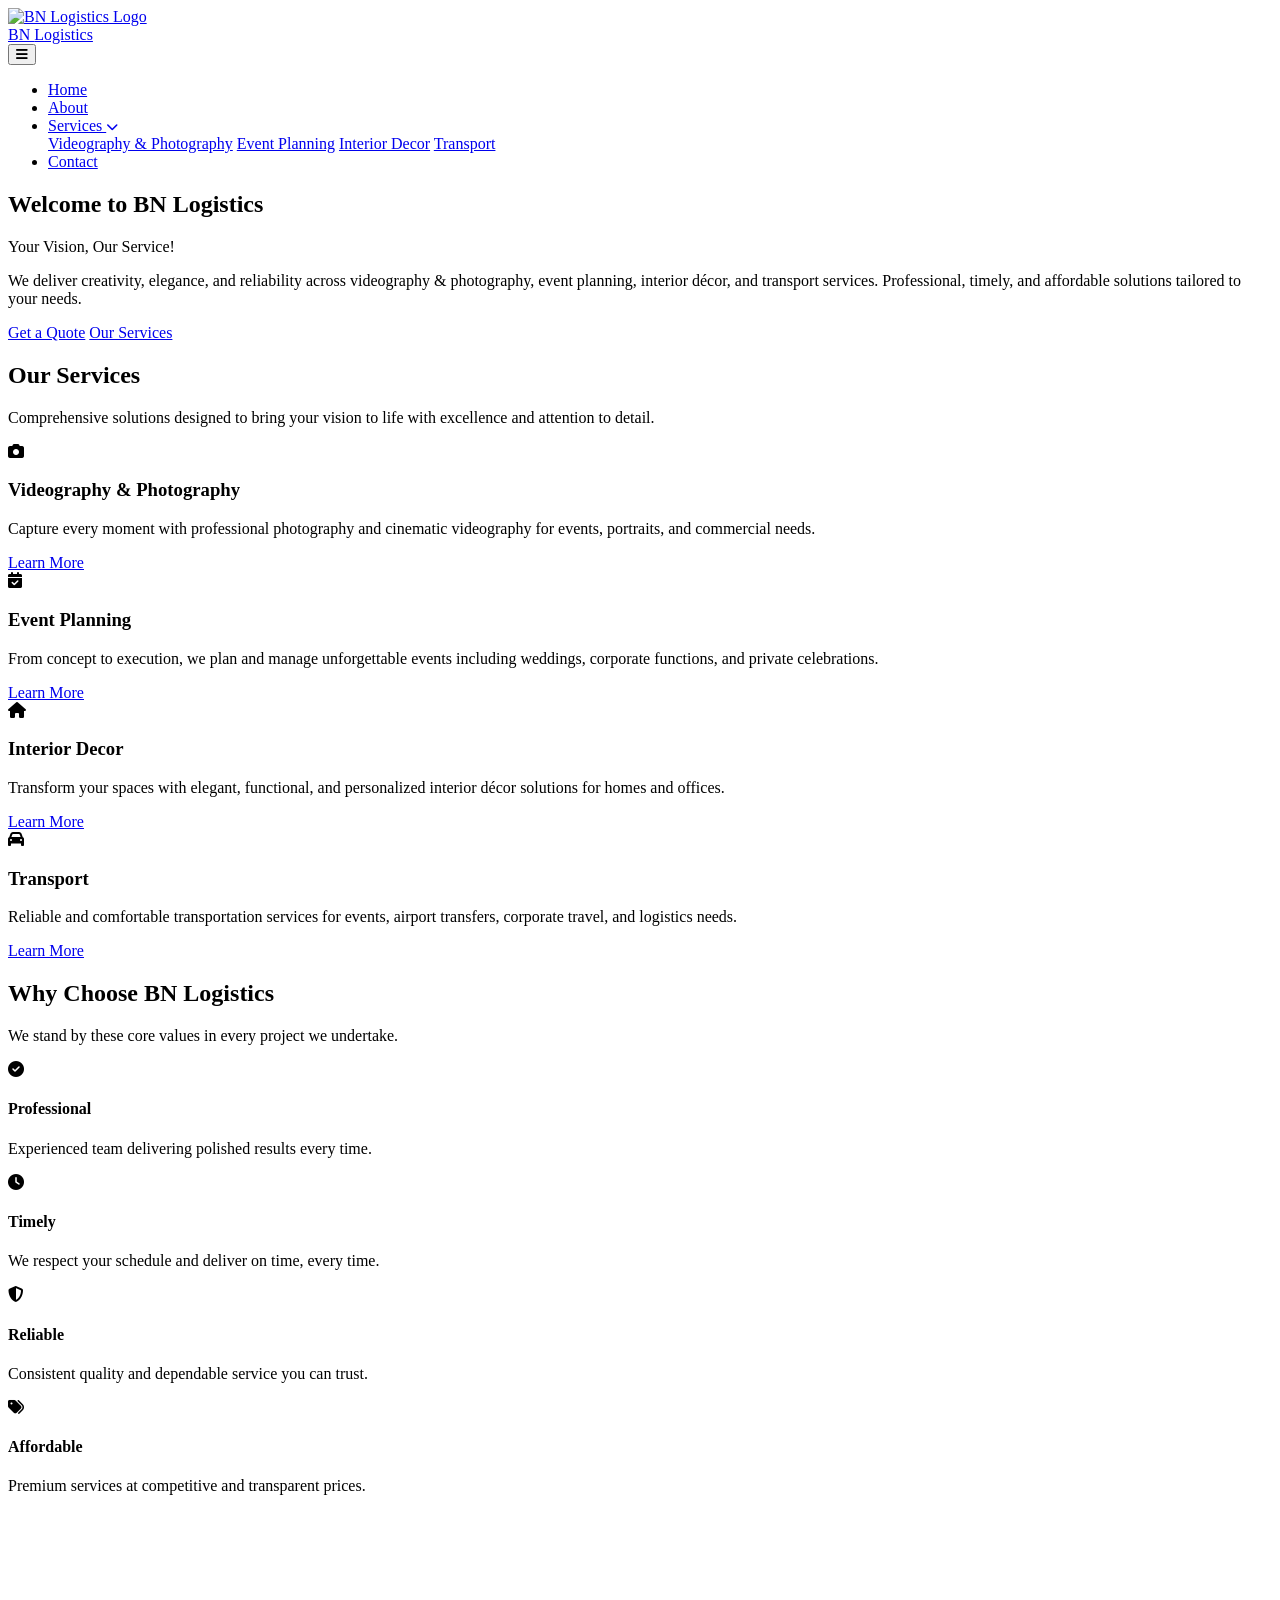
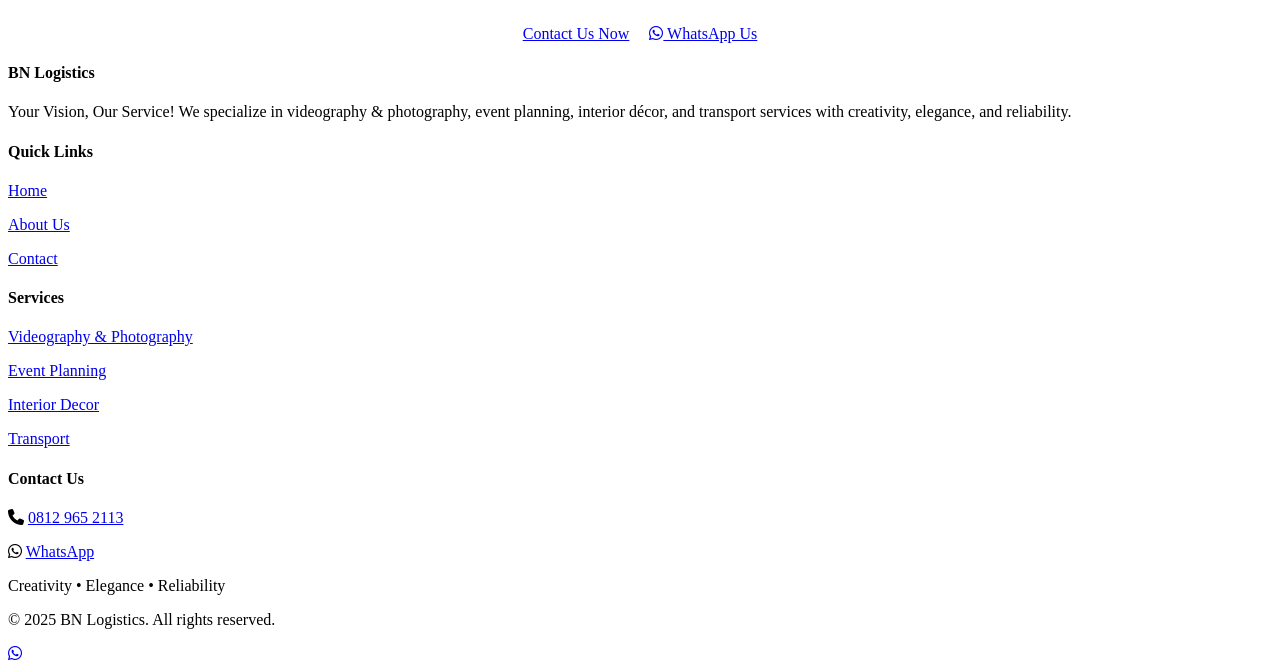
==== index.html @ 658683f5 "Add files via upload" ====
<!DOCTYPE html>
<html lang="en">
<head>
  <meta charset="UTF-8">
  <meta name="viewport" content="width=device-width, initial-scale=1.0">
  <title>BN Logistics | Your Vision, Our Service</title>
  <meta name="description" content="BN Logistics - Professional Videography & Photography, Event Planning, Interior Decor, and Transport services. Creativity, Elegance, Reliability.">
  <link rel="stylesheet" href="css/styles.css">
  <link rel="stylesheet" href="https://cdnjs.cloudflare.com/ajax/libs/font-awesome/6.5.1/css/all.min.css">
</head>
<body>
  <!-- Header -->
  <header class="header">
    <div class="header-container">
      <a href="index.html" class="logo-brand">
        <img src="logo.jpeg" alt="BN Logistics Logo">
        <div class="brand-text">BN <span>Logistics</span></div>
      </a>
      <button class="mobile-toggle" aria-label="Toggle menu">
        <i class="fas fa-bars"></i>
      </button>
      <ul class="nav-menu">
        <li><a href="index.html" class="active">Home</a></li>
        <li><a href="about.html">About</a></li>
        <li class="dropdown">
          <a href="#services">Services <i class="fas fa-chevron-down" style="font-size:0.75rem;"></i></a>
          <div class="dropdown-content">
            <a href="services/videography.html">Videography & Photography</a>
            <a href="services/event-planning.html">Event Planning</a>
            <a href="services/interior-decor.html">Interior Decor</a>
            <a href="services/transport.html">Transport</a>
          </div>
        </li>
        <li><a href="contact.html">Contact</a></li>
      </ul>
    </div>
  </header>

  <!-- Hero -->
  <section class="hero">
    <div class="hero-content">
      <h1>Welcome to <span>BN Logistics</span></h1>
      <p class="tagline">Your Vision, Our Service!</p>
      <p>We deliver creativity, elegance, and reliability across videography & photography, event planning, interior décor, and transport services. Professional, timely, and affordable solutions tailored to your needs.</p>
      <div>
        <a href="contact.html" class="btn btn-primary">Get a Quote</a>
        <a href="#services" class="btn btn-outline">Our Services</a>
      </div>
    </div>
  </section>

  <!-- Services Overview -->
  <section class="section" id="services">
    <div class="container">
      <div class="section-title">
        <h2>Our Services</h2>
        <p>Comprehensive solutions designed to bring your vision to life with excellence and attention to detail.</p>
      </div>
      <div class="services-grid">
        <div class="service-card">
          <div class="icon-wrap">
            <i class="fas fa-camera"></i>
          </div>
          <div class="content">
            <h3>Videography & Photography</h3>
            <p>Capture every moment with professional photography and cinematic videography for events, portraits, and commercial needs.</p>
            <a href="services/videography.html" class="btn btn-primary btn-sm">Learn More</a>
          </div>
        </div>
        <div class="service-card">
          <div class="icon-wrap">
            <i class="fas fa-calendar-check"></i>
          </div>
          <div class="content">
            <h3>Event Planning</h3>
            <p>From concept to execution, we plan and manage unforgettable events including weddings, corporate functions, and private celebrations.</p>
            <a href="services/event-planning.html" class="btn btn-primary btn-sm">Learn More</a>
          </div>
        </div>
        <div class="service-card">
          <div class="icon-wrap">
            <i class="fas fa-home"></i>
          </div>
          <div class="content">
            <h3>Interior Decor</h3>
            <p>Transform your spaces with elegant, functional, and personalized interior décor solutions for homes and offices.</p>
            <a href="services/interior-decor.html" class="btn btn-primary btn-sm">Learn More</a>
          </div>
        </div>
        <div class="service-card">
          <div class="icon-wrap">
            <i class="fas fa-car"></i>
          </div>
          <div class="content">
            <h3>Transport</h3>
            <p>Reliable and comfortable transportation services for events, airport transfers, corporate travel, and logistics needs.</p>
            <a href="services/transport.html" class="btn btn-primary btn-sm">Learn More</a>
          </div>
        </div>
      </div>
    </div>
  </section>

  <!-- Why Choose Us -->
  <section class="section" style="background: var(--light);">
    <div class="container">
      <div class="section-title">
        <h2>Why Choose BN Logistics</h2>
        <p>We stand by these core values in every project we undertake.</p>
      </div>
      <div class="values-grid">
        <div class="value-item">
          <div class="icon"><i class="fas fa-check-circle"></i></div>
          <h4>Professional</h4>
          <p>Experienced team delivering polished results every time.</p>
        </div>
        <div class="value-item">
          <div class="icon"><i class="fas fa-clock"></i></div>
          <h4>Timely</h4>
          <p>We respect your schedule and deliver on time, every time.</p>
        </div>
        <div class="value-item">
          <div class="icon"><i class="fas fa-shield-alt"></i></div>
          <h4>Reliable</h4>
          <p>Consistent quality and dependable service you can trust.</p>
        </div>
        <div class="value-item">
          <div class="icon"><i class="fas fa-tags"></i></div>
          <h4>Affordable</h4>
          <p>Premium services at competitive and transparent prices.</p>
        </div>
      </div>
    </div>
  </section>

  <!-- CTA -->
  <section class="section" style="background: linear-gradient(135deg, var(--primary) 0%, var(--primary-light) 100%); color: white; text-align: center;">
    <div class="container">
      <h2 style="font-size: 2rem; margin-bottom: 1rem;">Ready to Bring Your Vision to Life?</h2>
      <p style="margin-bottom: 2rem; opacity: 0.9; max-width: 600px; margin-left: auto; margin-right: auto;">Contact us today for a free consultation. Let’s create something extraordinary together.</p>
      <a href="contact.html" class="btn btn-primary">Contact Us Now</a>
      <a href="https://wa.me/2348129652113" target="_blank" class="btn btn-outline" style="margin-left: 1rem;">
        <i class="fab fa-whatsapp"></i> WhatsApp Us
      </a>
    </div>
  </section>

  <!-- Footer -->
  <footer class="footer">
    <div class="footer-grid">
      <div>
        <h4>BN Logistics</h4>
        <p>Your Vision, Our Service! We specialize in videography & photography, event planning, interior décor, and transport services with creativity, elegance, and reliability.</p>
      </div>
      <div>
        <h4>Quick Links</h4>
        <p><a href="index.html">Home</a></p>
        <p><a href="about.html">About Us</a></p>
        <p><a href="contact.html">Contact</a></p>
      </div>
      <div>
        <h4>Services</h4>
        <p><a href="services/videography.html">Videography & Photography</a></p>
        <p><a href="services/event-planning.html">Event Planning</a></p>
        <p><a href="services/interior-decor.html">Interior Decor</a></p>
        <p><a href="services/transport.html">Transport</a></p>
      </div>
      <div>
        <h4>Contact Us</h4>
        <p><i class="fas fa-phone"></i> <a href="tel:+2348129652113">0812 965 2113</a></p>
        <p><i class="fab fa-whatsapp"></i> <a href="https://wa.me/2348129652113" target="_blank">WhatsApp</a></p>
        <p style="margin-top: 0.75rem;">Creativity • Elegance • Reliability</p>
      </div>
    </div>
    <div class="footer-bottom">
      <p>&copy; 2025 BN Logistics. All rights reserved.</p>
    </div>
  </footer>

  <!-- WhatsApp Float -->
  <a href="https://wa.me/2348129652113" class="whatsapp-float" target="_blank" aria-label="Chat on WhatsApp">
    <i class="fab fa-whatsapp"></i>
  </a>

  <script>
    // Mobile menu toggle
    const toggle = document.querySelector('.mobile-toggle');
    const menu = document.querySelector('.nav-menu');
    toggle.addEventListener('click', () => {
      menu.classList.toggle('active');
    });

    // Dropdown on mobile
    document.querySelectorAll('.dropdown > a').forEach(link => {
      link.addEventListener('click', (e) => {
        if (window.innerWidth <= 768) {
          e.preventDefault();
          link.parentElement.classList.toggle('open');
        }
      });
    });
  </script>
</body>
</html>
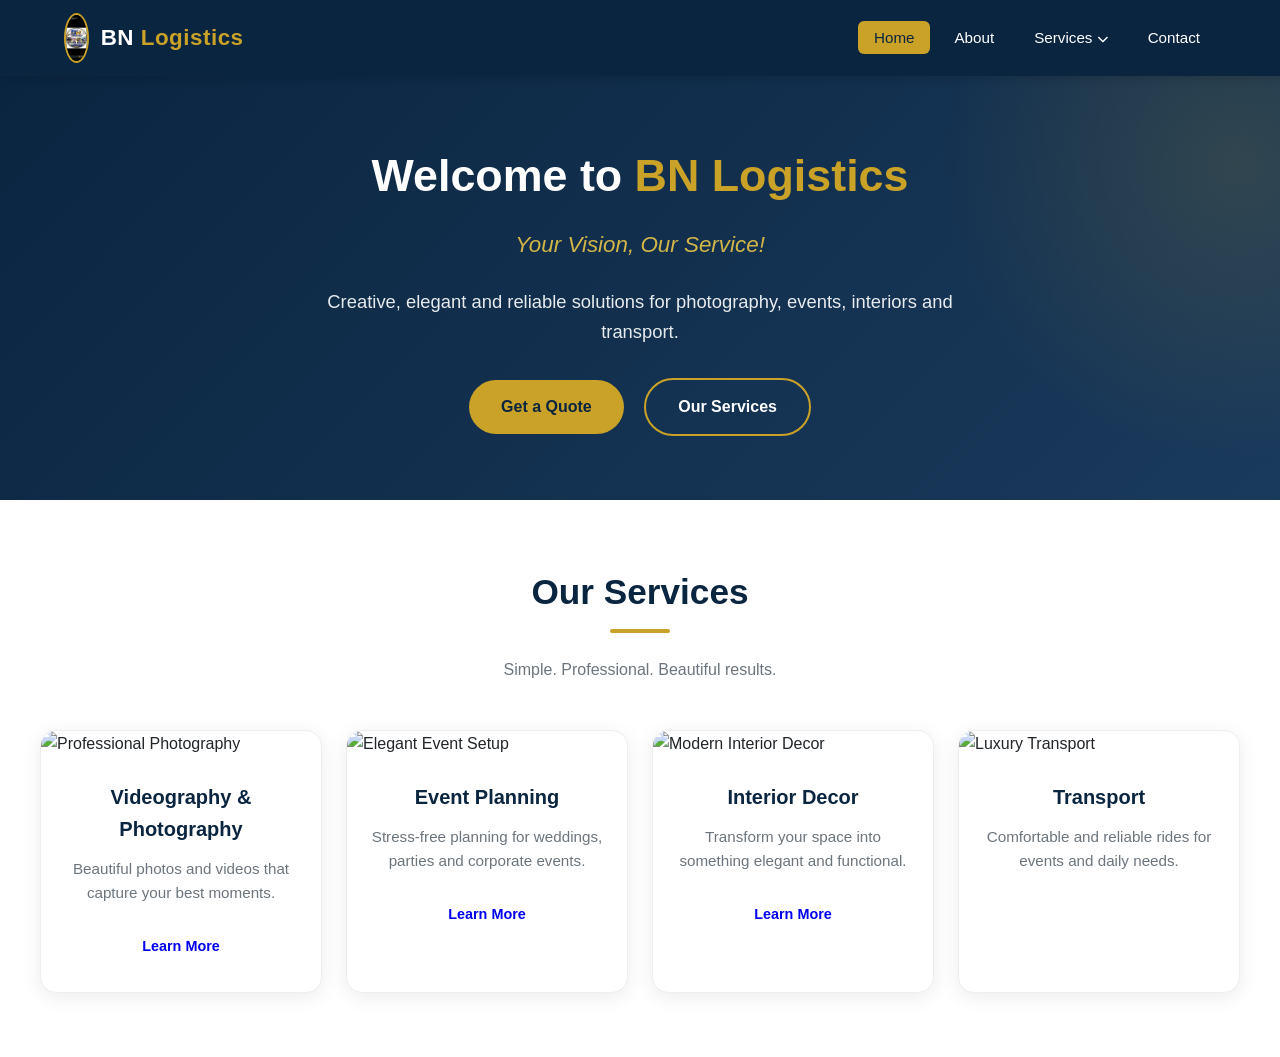
==== commit 782782d2: "Update index.html" ====
--- a/index.html
+++ b/index.html
@@ -4,26 +4,23 @@
   <meta charset="UTF-8">
   <meta name="viewport" content="width=device-width, initial-scale=1.0">
   <title>BN Logistics | Your Vision, Our Service</title>
-  <meta name="description" content="BN Logistics - Professional Videography & Photography, Event Planning, Interior Decor, and Transport services. Creativity, Elegance, Reliability.">
+  <meta name="description" content="BN Logistics - Videography, Event Planning, Interior Decor & Transport. Professional, elegant and reliable.">
   <link rel="stylesheet" href="css/styles.css">
   <link rel="stylesheet" href="https://cdnjs.cloudflare.com/ajax/libs/font-awesome/6.5.1/css/all.min.css">
 </head>
 <body>
-  <!-- Header -->
   <header class="header">
     <div class="header-container">
       <a href="index.html" class="logo-brand">
         <img src="logo.jpeg" alt="BN Logistics Logo">
         <div class="brand-text">BN <span>Logistics</span></div>
       </a>
-      <button class="mobile-toggle" aria-label="Toggle menu">
-        <i class="fas fa-bars"></i>
-      </button>
+      <button class="mobile-toggle" aria-label="Toggle menu"><i class="fas fa-bars"></i></button>
       <ul class="nav-menu">
         <li><a href="index.html" class="active">Home</a></li>
         <li><a href="about.html">About</a></li>
         <li class="dropdown">
-          <a href="#services">Services <i class="fas fa-chevron-down" style="font-size:0.75rem;"></i></a>
+          <a href="#services">Services <i class="fas fa-chevron-down" style="font-size:0.7rem;"></i></a>
           <div class="dropdown-content">
             <a href="services/videography.html">Videography & Photography</a>
             <a href="services/event-planning.html">Event Planning</a>
@@ -41,7 +38,7 @@
     <div class="hero-content">
       <h1>Welcome to <span>BN Logistics</span></h1>
       <p class="tagline">Your Vision, Our Service!</p>
-      <p>We deliver creativity, elegance, and reliability across videography & photography, event planning, interior décor, and transport services. Professional, timely, and affordable solutions tailored to your needs.</p>
+      <p>Creative, elegant and reliable solutions for photography, events, interiors and transport.</p>
       <div>
         <a href="contact.html" class="btn btn-primary">Get a Quote</a>
         <a href="#services" class="btn btn-outline">Our Services</a>
@@ -49,156 +46,50 @@
     </div>
   </section>
 
-  <!-- Services Overview -->
+  <!-- Services -->
   <section class="section" id="services">
     <div class="container">
       <div class="section-title">
         <h2>Our Services</h2>
-        <p>Comprehensive solutions designed to bring your vision to life with excellence and attention to detail.</p>
+        <p>Simple. Professional. Beautiful results.</p>
       </div>
       <div class="services-grid">
         <div class="service-card">
-          <div class="icon-wrap">
-            <i class="fas fa-camera"></i>
+          <div class="card-image">
+            <img src="https://images.unsplash.com/photo-1516035069371-29a1b244cc32?w=600&q=80" alt="Professional Photography">
           </div>
           <div class="content">
             <h3>Videography & Photography</h3>
-            <p>Capture every moment with professional photography and cinematic videography for events, portraits, and commercial needs.</p>
-            <a href="services/videography.html" class="btn btn-primary btn-sm">Learn More</a>
+            <p>Beautiful photos and videos that capture your best moments.</p>
+            <a href="services/videography.html" class="btn btn-sm">Learn More</a>
           </div>
         </div>
         <div class="service-card">
-          <div class="icon-wrap">
-            <i class="fas fa-calendar-check"></i>
+          <div class="card-image">
+            <img src="https://images.unsplash.com/photo-1519167758481-83f29da849d0?w=600&q=80" alt="Elegant Event Setup">
           </div>
           <div class="content">
             <h3>Event Planning</h3>
-            <p>From concept to execution, we plan and manage unforgettable events including weddings, corporate functions, and private celebrations.</p>
-            <a href="services/event-planning.html" class="btn btn-primary btn-sm">Learn More</a>
+            <p>Stress-free planning for weddings, parties and corporate events.</p>
+            <a href="services/event-planning.html" class="btn btn-sm">Learn More</a>
           </div>
         </div>
         <div class="service-card">
-          <div class="icon-wrap">
-            <i class="fas fa-home"></i>
+          <div class="card-image">
+            <img src="https://images.unsplash.com/photo-1618221195710-dd6b41faaea6?w=600&q=80" alt="Modern Interior Decor">
           </div>
           <div class="content">
             <h3>Interior Decor</h3>
-            <p>Transform your spaces with elegant, functional, and personalized interior décor solutions for homes and offices.</p>
-            <a href="services/interior-decor.html" class="btn btn-primary btn-sm">Learn More</a>
+            <p>Transform your space into something elegant and functional.</p>
+            <a href="services/interior-decor.html" class="btn btn-sm">Learn More</a>
           </div>
         </div>
         <div class="service-card">
-          <div class="icon-wrap">
-            <i class="fas fa-car"></i>
+          <div class="card-image">
+            <img src="https://images.unsplash.com/photo-1449965403121-adcd7474e1c0?w=600&q=80" alt="Luxury Transport">
           </div>
           <div class="content">
             <h3>Transport</h3>
-            <p>Reliable and comfortable transportation services for events, airport transfers, corporate travel, and logistics needs.</p>
-            <a href="services/transport.html" class="btn btn-primary btn-sm">Learn More</a>
-          </div>
-        </div>
-      </div>
-    </div>
-  </section>
-
-  <!-- Why Choose Us -->
-  <section class="section" style="background: var(--light);">
-    <div class="container">
-      <div class="section-title">
-        <h2>Why Choose BN Logistics</h2>
-        <p>We stand by these core values in every project we undertake.</p>
-      </div>
-      <div class="values-grid">
-        <div class="value-item">
-          <div class="icon"><i class="fas fa-check-circle"></i></div>
-          <h4>Professional</h4>
-          <p>Experienced team delivering polished results every time.</p>
-        </div>
-        <div class="value-item">
-          <div class="icon"><i class="fas fa-clock"></i></div>
-          <h4>Timely</h4>
-          <p>We respect your schedule and deliver on time, every time.</p>
-        </div>
-        <div class="value-item">
-          <div class="icon"><i class="fas fa-shield-alt"></i></div>
-          <h4>Reliable</h4>
-          <p>Consistent quality and dependable service you can trust.</p>
-        </div>
-        <div class="value-item">
-          <div class="icon"><i class="fas fa-tags"></i></div>
-          <h4>Affordable</h4>
-          <p>Premium services at competitive and transparent prices.</p>
-        </div>
-      </div>
-    </div>
-  </section>
-
-  <!-- CTA -->
-  <section class="section" style="background: linear-gradient(135deg, var(--primary) 0%, var(--primary-light) 100%); color: white; text-align: center;">
-    <div class="container">
-      <h2 style="font-size: 2rem; margin-bottom: 1rem;">Ready to Bring Your Vision to Life?</h2>
-      <p style="margin-bottom: 2rem; opacity: 0.9; max-width: 600px; margin-left: auto; margin-right: auto;">Contact us today for a free consultation. Let’s create something extraordinary together.</p>
-      <a href="contact.html" class="btn btn-primary">Contact Us Now</a>
-      <a href="https://wa.me/2348129652113" target="_blank" class="btn btn-outline" style="margin-left: 1rem;">
-        <i class="fab fa-whatsapp"></i> WhatsApp Us
-      </a>
-    </div>
-  </section>
-
-  <!-- Footer -->
-  <footer class="footer">
-    <div class="footer-grid">
-      <div>
-        <h4>BN Logistics</h4>
-        <p>Your Vision, Our Service! We specialize in videography & photography, event planning, interior décor, and transport services with creativity, elegance, and reliability.</p>
-      </div>
-      <div>
-        <h4>Quick Links</h4>
-        <p><a href="index.html">Home</a></p>
-        <p><a href="about.html">About Us</a></p>
-        <p><a href="contact.html">Contact</a></p>
-      </div>
-      <div>
-        <h4>Services</h4>
-        <p><a href="services/videography.html">Videography & Photography</a></p>
-        <p><a href="services/event-planning.html">Event Planning</a></p>
-        <p><a href="services/interior-decor.html">Interior Decor</a></p>
-        <p><a href="services/transport.html">Transport</a></p>
-      </div>
-      <div>
-        <h4>Contact Us</h4>
-        <p><i class="fas fa-phone"></i> <a href="tel:+2348129652113">0812 965 2113</a></p>
-        <p><i class="fab fa-whatsapp"></i> <a href="https://wa.me/2348129652113" target="_blank">WhatsApp</a></p>
-        <p style="margin-top: 0.75rem;">Creativity • Elegance • Reliability</p>
-      </div>
-    </div>
-    <div class="footer-bottom">
-      <p>&copy; 2025 BN Logistics. All rights reserved.</p>
-    </div>
-  </footer>
-
-  <!-- WhatsApp Float -->
-  <a href="https://wa.me/2348129652113" class="whatsapp-float" target="_blank" aria-label="Chat on WhatsApp">
-    <i class="fab fa-whatsapp"></i>
-  </a>
-
-  <script>
-    // Mobile menu toggle
-    const toggle = document.querySelector('.mobile-toggle');
-    const menu = document.querySelector('.nav-menu');
-    toggle.addEventListener('click', () => {
-      menu.classList.toggle('active');
-    });
-
-    // Dropdown on mobile
-    document.querySelectorAll('.dropdown > a').forEach(link => {
-      link.addEventListener('click', (e) => {
-        if (window.innerWidth <= 768) {
-          e.preventDefault();
-          link.parentElement.classList.toggle('open');
-        }
-      });
-    });
-  </script>
-</body>
-</html>
+            <p>Comfortable and reliable rides for events and daily needs.</p>
+            <a href="se
+... 
--- a/css/styles.css
+++ b/css/styles.css
@@ -0,0 +1,627 @@
+/* BN Logistics Custom Styles */
+:root {
+  --primary: #0A2540;
+  --primary-dark: #061628;
+  --primary-light: #1A3A5C;
+  --accent: #C9A227;
+  --accent-light: #E8C547;
+  --accent-dark: #A68B1F;
+  --white: #FFFFFF;
+  --light: #F8F9FA;
+  --gray: #6C757D;
+  --dark: #212529;
+}
+
+* {
+  margin: 0;
+  padding: 0;
+  box-sizing: border-box;
+}
+
+body {
+  font-family: 'Segoe UI', Tahoma, Geneva, Verdana, sans-serif;
+  line-height: 1.6;
+  color: var(--dark);
+  background: var(--white);
+}
+
+/* Header */
+.header {
+  background: var(--primary);
+  color: var(--white);
+  position: sticky;
+  top: 0;
+  z-index: 1000;
+  box-shadow: 0 2px 10px rgba(0,0,0,0.15);
+}
+
+.header-container {
+  max-width: 1200px;
+  margin: 0 auto;
+  padding: 0.8rem 1.5rem;
+  display: flex;
+  justify-content: space-between;
+  align-items: center;
+}
+
+.logo-brand {
+  display: flex;
+  align-items: center;
+  gap: 0.75rem;
+  text-decoration: none;
+  color: var(--white);
+}
+
+.logo-brand img {
+  height: 50px;
+  width: auto;
+  border-radius: 50%;
+  border: 2px solid var(--accent);
+}
+
+.logo-brand .brand-text {
+  font-size: 1.4rem;
+  font-weight: 700;
+  letter-spacing: 0.5px;
+}
+
+.logo-brand .brand-text span {
+  color: var(--accent);
+}
+
+/* Navigation */
+.nav-menu {
+  display: flex;
+  list-style: none;
+  gap: 0.5rem;
+  align-items: center;
+}
+
+.nav-menu a {
+  color: var(--white);
+  text-decoration: none;
+  padding: 0.5rem 1rem;
+  border-radius: 6px;
+  font-weight: 500;
+  font-size: 0.95rem;
+  transition: all 0.3s ease;
+}
+
+.nav-menu a:hover,
+.nav-menu a.active {
+  background: var(--accent);
+  color: var(--primary);
+}
+
+.nav-menu .dropdown {
+  position: relative;
+}
+
+.nav-menu .dropdown-content {
+  display: none;
+  position: absolute;
+  top: 100%;
+  left: 0;
+  background: var(--primary-dark);
+  min-width: 220px;
+  border-radius: 8px;
+  box-shadow: 0 8px 20px rgba(0,0,0,0.2);
+  overflow: hidden;
+  z-index: 100;
+}
+
+.nav-menu .dropdown:hover .dropdown-content {
+  display: block;
+}
+
+.nav-menu .dropdown-content a {
+  display: block;
+  padding: 0.75rem 1.25rem;
+  border-radius: 0;
+}
+
+.nav-menu .dropdown-content a:hover {
+  background: var(--accent);
+}
+
+/* Mobile Menu */
+.mobile-toggle {
+  display: none;
+  background: none;
+  border: none;
+  color: var(--white);
+  font-size: 1.5rem;
+  cursor: pointer;
+}
+
+/* Hero Section */
+.hero {
+  background: linear-gradient(135deg, var(--primary) 0%, var(--primary-light) 100%);
+  color: var(--white);
+  padding: 4rem 1.5rem;
+  text-align: center;
+  position: relative;
+  overflow: hidden;
+}
+
+.hero::before {
+  content: '';
+  position: absolute;
+  top: -50%;
+  right: -20%;
+  width: 600px;
+  height: 600px;
+  background: radial-gradient(circle, rgba(201,162,39,0.15) 0%, transparent 70%);
+  border-radius: 50%;
+}
+
+.hero-content {
+  max-width: 900px;
+  margin: 0 auto;
+  position: relative;
+  z-index: 1;
+}
+
+.hero h1 {
+  font-size: 2.8rem;
+  margin-bottom: 1rem;
+  font-weight: 800;
+}
+
+.hero h1 span {
+  color: var(--accent);
+}
+
+.hero .tagline {
+  font-size: 1.4rem;
+  color: var(--accent-light);
+  margin-bottom: 1.5rem;
+  font-style: italic;
+}
+
+.hero p {
+  font-size: 1.15rem;
+  margin-bottom: 2rem;
+  opacity: 0.9;
+  max-width: 700px;
+  margin-left: auto;
+  margin-right: auto;
+}
+
+.btn {
+  display: inline-block;
+  padding: 0.9rem 2rem;
+  border-radius: 50px;
+  text-decoration: none;
+  font-weight: 600;
+  transition: all 0.3s ease;
+  border: none;
+  cursor: pointer;
+  font-size: 1rem;
+}
+
+.btn-primary {
+  background: var(--accent);
+  color: var(--primary);
+}
+
+.btn-primary:hover {
+  background: var(--accent-light);
+  transform: translateY(-2px);
+  box-shadow: 0 6px 20px rgba(201,162,39,0.4);
+}
+
+.btn-outline {
+  background: transparent;
+  color: var(--white);
+  border: 2px solid var(--accent);
+  margin-left: 1rem;
+}
+
+.btn-outline:hover {
+  background: var(--accent);
+  color: var(--primary);
+}
+
+/* Sections */
+.section {
+  padding: 4rem 1.5rem;
+}
+
+.section-title {
+  text-align: center;
+  margin-bottom: 3rem;
+}
+
+.section-title h2 {
+  font-size: 2.2rem;
+  color: var(--primary);
+  margin-bottom: 0.5rem;
+  position: relative;
+  display: inline-block;
+}
+
+.section-title h2::after {
+  content: '';
+  display: block;
+  width: 60px;
+  height: 4px;
+  background: var(--accent);
+  margin: 0.5rem auto 0;
+  border-radius: 2px;
+}
+
+.section-title p {
+  color: var(--gray);
+  max-width: 600px;
+  margin: 1rem auto 0;
+}
+
+.container {
+  max-width: 1200px;
+  margin: 0 auto;
+}
+
+/* Service Cards */
+.services-grid {
+  display: grid;
+  grid-template-columns: repeat(auto-fit, minmax(260px, 1fr));
+  gap: 1.5rem;
+}
+
+.service-card {
+  background: var(--white);
+  border-radius: 16px;
+  overflow: hidden;
+  box-shadow: 0 4px 20px rgba(0,0,0,0.08);
+  transition: all 0.3s ease;
+  border: 1px solid #eee;
+}
+
+.service-card:hover {
+  transform: translateY(-8px);
+  box-shadow: 0 12px 30px rgba(0,0,0,0.15);
+}
+
+.service-card .icon-wrap {
+  background: linear-gradient(135deg, var(--primary) 0%, var(--primary-light) 100%);
+  padding: 2rem;
+  text-align: center;
+  color: var(--accent);
+  font-size: 3rem;
+}
+
+.service-card .content {
+  padding: 1.5rem;
+  text-align: center;
+}
+
+.service-card h3 {
+  color: var(--primary);
+  margin-bottom: 0.75rem;
+  font-size: 1.25rem;
+}
+
+.service-card p {
+  color: var(--gray);
+  font-size: 0.95rem;
+  margin-bottom: 1.25rem;
+}
+
+.service-card .btn-sm {
+  padding: 0.6rem 1.5rem;
+  font-size: 0.9rem;
+}
+
+/* Values */
+.values-grid {
+  display: grid;
+  grid-template-columns: repeat(auto-fit, minmax(200px, 1fr));
+  gap: 1.5rem;
+  margin-top: 2rem;
+}
+
+.value-item {
+  text-align: center;
+  padding: 1.5rem;
+  background: var(--light);
+  border-radius: 12px;
+  border-left: 4px solid var(--accent);
+}
+
+.value-item .icon {
+  font-size: 2rem;
+  color: var(--accent);
+  margin-bottom: 0.75rem;
+}
+
+.value-item h4 {
+  color: var(--primary);
+  margin-bottom: 0.5rem;
+}
+
+/* About / Page Hero */
+.page-hero {
+  background: linear-gradient(135deg, var(--primary) 0%, var(--primary-light) 100%);
+  color: var(--white);
+  padding: 3rem 1.5rem;
+  text-align: center;
+}
+
+.page-hero h1 {
+  font-size: 2.4rem;
+  margin-bottom: 0.5rem;
+}
+
+.page-hero p {
+  opacity: 0.9;
+  font-size: 1.1rem;
+}
+
+/* Content */
+.content-section {
+  padding: 3rem 1.5rem;
+}
+
+.content-section .container {
+  display: grid;
+  grid-template-columns: 1fr 1fr;
+  gap: 3rem;
+  align-items: center;
+}
+
+.content-section img {
+  width: 100%;
+  border-radius: 16px;
+  box-shadow: 0 8px 25px rgba(0,0,0,0.1);
+}
+
+.content-section h2 {
+  color: var(--primary);
+  margin-bottom: 1rem;
+  font-size: 1.8rem;
+}
+
+.content-section p {
+  color: var(--gray);
+  margin-bottom: 1rem;
+}
+
+/* Contact */
+.contact-grid {
+  display: grid;
+  grid-template-columns: 1fr 1fr;
+  gap: 2rem;
+}
+
+.contact-info {
+  background: var(--primary);
+  color: var(--white);
+  padding: 2.5rem;
+  border-radius: 16px;
+}
+
+.contact-info h3 {
+  margin-bottom: 1.5rem;
+  font-size: 1.5rem;
+}
+
+.contact-item {
+  display: flex;
+  align-items: flex-start;
+  gap: 1rem;
+  margin-bottom: 1.5rem;
+}
+
+.contact-item .icon {
+  background: var(--accent);
+  color: var(--primary);
+  width: 45px;
+  height: 45px;
+  border-radius: 50%;
+  display: flex;
+  align-items: center;
+  justify-content: center;
+  font-size: 1.2rem;
+  flex-shrink: 0;
+}
+
+.contact-item a {
+  color: var(--accent-light);
+  text-decoration: none;
+}
+
+.contact-item a:hover {
+  text-decoration: underline;
+}
+
+.contact-form {
+  background: var(--light);
+  padding: 2.5rem;
+  border-radius: 16px;
+}
+
+.contact-form h3 {
+  color: var(--primary);
+  margin-bottom: 1.5rem;
+}
+
+.form-group {
+  margin-bottom: 1.25rem;
+}
+
+.form-group label {
+  display: block;
+  margin-bottom: 0.4rem;
+  font-weight: 500;
+  color: var(--primary);
+}
+
+.form-group input,
+.form-group select,
+.form-group textarea {
+  width: 100%;
+  padding: 0.8rem 1rem;
+  border: 1px solid #ddd;
+  border-radius: 8px;
+  font-size: 1rem;
+  font-family: inherit;
+  transition: border 0.3s;
+}
+
+.form-group input:focus,
+.form-group select:focus,
+.form-group textarea:focus {
+  outline: none;
+  border-color: var(--accent);
+}
+
+.form-group textarea {
+  resize: vertical;
+  min-height: 120px;
+}
+
+/* Footer */
+.footer {
+  background: var(--primary-dark);
+  color: var(--white);
+  padding: 3rem 1.5rem 1.5rem;
+}
+
+.footer-grid {
+  display: grid;
+  grid-template-columns: 2fr 1fr 1fr 1.5fr;
+  gap: 2rem;
+  max-width: 1200px;
+  margin: 0 auto 2rem;
+}
+
+.footer h4 {
+  color: var(--accent);
+  margin-bottom: 1rem;
+  font-size: 1.1rem;
+}
+
+.footer p, .footer a {
+  color: rgba(255,255,255,0.75);
+  text-decoration: none;
+  font-size: 0.95rem;
+  line-height: 1.8;
+}
+
+.footer a:hover {
+  color: var(--accent);
+}
+
+.footer-bottom {
+  text-align: center;
+  padding-top: 1.5rem;
+  border-top: 1px solid rgba(255,255,255,0.1);
+  color: rgba(255,255,255,0.6);
+  font-size: 0.9rem;
+}
+
+.whatsapp-float {
+  position: fixed;
+  bottom: 25px;
+  right: 25px;
+  background: #25D366;
+  color: white;
+  width: 60px;
+  height: 60px;
+  border-radius: 50%;
+  display: flex;
+  align-items: center;
+  justify-content: center;
+  font-size: 1.8rem;
+  box-shadow: 0 4px 15px rgba(37,211,102,0.4);
+  z-index: 999;
+  text-decoration: none;
+  transition: transform 0.3s;
+}
+
+.whatsapp-float:hover {
+  transform: scale(1.1);
+}
+
+/* Features list */
+.features-list {
+  list-style: none;
+  margin: 1.5rem 0;
+}
+
+.features-list li {
+  padding: 0.6rem 0;
+  padding-left: 1.8rem;
+  position: relative;
+  color: var(--gray);
+}
+
+.features-list li::before {
+  content: '✓';
+  position: absolute;
+  left: 0;
+  color: var(--accent);
+  font-weight: bold;
+}
+
+/* Responsive */
+@media (max-width: 900px) {
+  .content-section .container {
+    grid-template-columns: 1fr;
+  }
+  
+  .contact-grid {
+    grid-template-columns: 1fr;
+  }
+  
+  .footer-grid {
+    grid-template-columns: 1fr 1fr;
+  }
+}
+
+@media (max-width: 768px) {
+  .mobile-toggle {
+    display: block;
+  }
+  
+  .nav-menu {
+    display: none;
+    position: absolute;
+    top: 100%;
+    left: 0;
+    right: 0;
+    background: var(--primary-dark);
+    flex-direction: column;
+    padding: 1rem;
+    gap: 0;
+  }
+  
+  .nav-menu.active {
+    display: flex;
+  }
+  
+  .nav-menu .dropdown-content {
+    position: static;
+    display: none;
+    background: var(--primary);
+    box-shadow: none;
+  }
+  
+  .nav-menu .dropdown.open .dropdown-content {
+    display: block;
+  }
+  
+  .hero h1 {
+    font-size: 2rem;
+  }
+  
+  .btn-outline {
+    margin-left: 0;
+    margin-top: 0.75rem;
+  }
+  
+  .footer-grid {
+    grid-template-columns: 1fr;
+  }
+  }
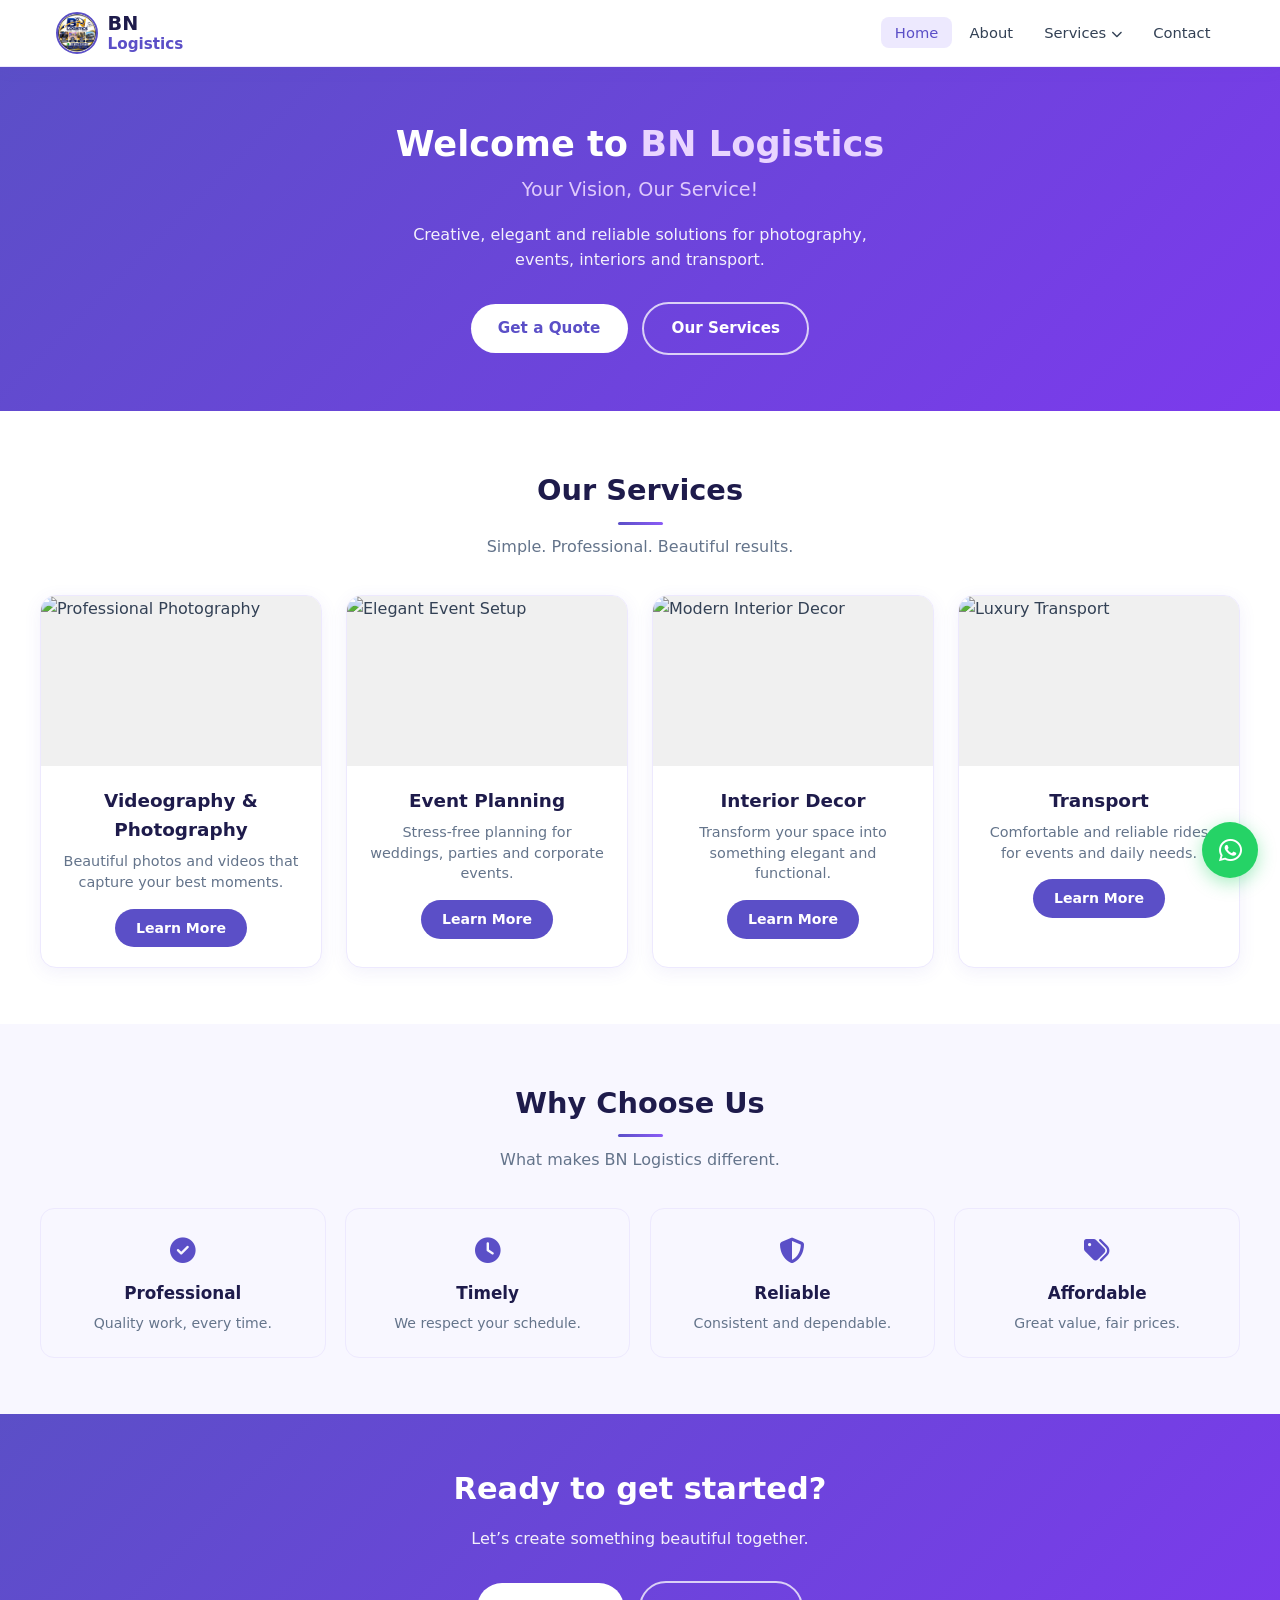
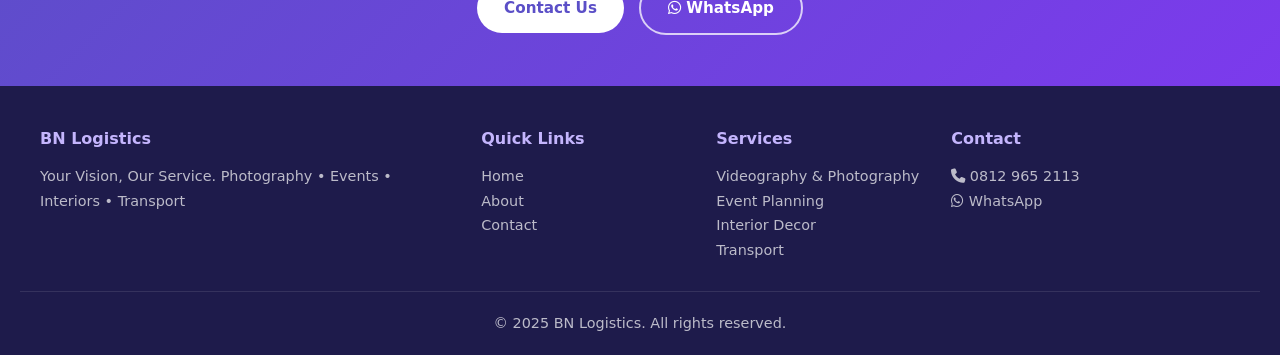
==== commit 05a627fb: "Update index.html" ====
--- a/index.html
+++ b/index.html
@@ -91,5 +91,104 @@
           <div class="content">
             <h3>Transport</h3>
             <p>Comfortable and reliable rides for events and daily needs.</p>
-            <a href="se
-... 
+            <a href="services/transport.html" class="btn btn-sm">Learn More</a>
+          </div>
+        </div>
+      </div>
+    </div>
+  </section>
+
+  <!-- Why Choose Us -->
+  <section class="section" style="background: var(--light);">
+    <div class="container">
+      <div class="section-title">
+        <h2>Why Choose Us</h2>
+        <p>What makes BN Logistics different.</p>
+      </div>
+      <div class="values-grid">
+        <div class="value-item">
+          <div class="icon"><i class="fas fa-check-circle"></i></div>
+          <h4>Professional</h4>
+          <p>Quality work, every time.</p>
+        </div>
+        <div class="value-item">
+          <div class="icon"><i class="fas fa-clock"></i></div>
+          <h4>Timely</h4>
+          <p>We respect your schedule.</p>
+        </div>
+        <div class="value-item">
+          <div class="icon"><i class="fas fa-shield-alt"></i></div>
+          <h4>Reliable</h4>
+          <p>Consistent and dependable.</p>
+        </div>
+        <div class="value-item">
+          <div class="icon"><i class="fas fa-tags"></i></div>
+          <h4>Affordable</h4>
+          <p>Great value, fair prices.</p>
+        </div>
+      </div>
+    </div>
+  </section>
+
+  <!-- CTA -->
+  <section class="cta-section">
+    <div class="container">
+      <h2 style="font-size: 1.9rem; margin-bottom: 0.8rem;">Ready to get started?</h2>
+      <p style="margin-bottom: 1.8rem; opacity: 0.92; max-width: 500px; margin-left: auto; margin-right: auto;">Let’s create something beautiful together.</p>
+      <a href="contact.html" class="btn btn-primary">Contact Us</a>
+      <a href="https://wa.me/2348129652113" target="_blank" class="btn btn-outline">
+        <i class="fab fa-whatsapp"></i> WhatsApp
+      </a>
+    </div>
+  </section>
+
+  <!-- Footer -->
+  <footer class="footer">
+    <div class="footer-grid">
+      <div>
+        <h4>BN Logistics</h4>
+        <p>Your Vision, Our Service. Photography • Events • Interiors • Transport</p>
+      </div>
+      <div>
+        <h4>Quick Links</h4>
+        <p><a href="index.html">Home</a></p>
+        <p><a href="about.html">About</a></p>
+        <p><a href="contact.html">Contact</a></p>
+      </div>
+      <div>
+        <h4>Services</h4>
+        <p><a href="services/videography.html">Videography & Photography</a></p>
+        <p><a href="services/event-planning.html">Event Planning</a></p>
+        <p><a href="services/interior-decor.html">Interior Decor</a></p>
+        <p><a href="services/transport.html">Transport</a></p>
+      </div>
+      <div>
+        <h4>Contact</h4>
+        <p><i class="fas fa-phone"></i> <a href="tel:+2348129652113">0812 965 2113</a></p>
+        <p><i class="fab fa-whatsapp"></i> <a href="https://wa.me/2348129652113" target="_blank">WhatsApp</a></p>
+      </div>
+    </div>
+    <div class="footer-bottom">
+      <p>&copy; 2025 BN Logistics. All rights reserved.</p>
+    </div>
+  </footer>
+
+  <a href="https://wa.me/2348129652113" class="whatsapp-float" target="_blank" aria-label="Chat on WhatsApp">
+    <i class="fab fa-whatsapp"></i>
+  </a>
+
+  <script>
+    const toggle = document.querySelector('.mobile-toggle');
+    const menu = document.querySelector('.nav-menu');
+    toggle.addEventListener('click', () => menu.classList.toggle('active'));
+    document.querySelectorAll('.dropdown > a').forEach(link => {
+      link.addEventListener('click', (e) => {
+        if (window.innerWidth <= 768) {
+          e.preventDefault();
+          link.parentElement.classList.toggle('open');
+        }
+      });
+    });
+  </script>
+</body>
+</html>
--- a/css/styles.css
+++ b/css/styles.css
@@ -1,15 +1,16 @@
-/* BN Logistics Custom Styles */
+/* BN Logistics - White + Soft Blueish Purple Theme */
 :root {
-  --primary: #0A2540;
-  --primary-dark: #061628;
-  --primary-light: #1A3A5C;
-  --accent: #C9A227;
-  --accent-light: #E8C547;
-  --accent-dark: #A68B1F;
+  --primary: #5B4FC7;
+  --primary-dark: #3F3799;
+  --primary-light: #7B6FD4;
+  --accent: #8B5CF6;
+  --accent-light: #A78BFA;
+  --accent-soft: #EDE9FE;
   --white: #FFFFFF;
-  --light: #F8F9FA;
-  --gray: #6C757D;
-  --dark: #212529;
+  --light: #F8F7FF;
+  --gray: #64748B;
+  --dark: #1E1B4B;
+  --text: #334155;
 }
 
 * {
@@ -18,78 +19,95 @@
   box-sizing: border-box;
 }
 
+html {
+  scroll-behavior: smooth;
+}
+
 body {
-  font-family: 'Segoe UI', Tahoma, Geneva, Verdana, sans-serif;
+  font-family: 'Segoe UI', system-ui, -apple-system, BlinkMacSystemFont, sans-serif;
   line-height: 1.6;
-  color: var(--dark);
+  color: var(--text);
   background: var(--white);
+  overflow-x: hidden;
+}
+
+img {
+  max-width: 100%;
+  height: auto;
+  display: block;
 }
 
 /* Header */
 .header {
-  background: var(--primary);
-  color: var(--white);
+  background: var(--white);
   position: sticky;
   top: 0;
   z-index: 1000;
-  box-shadow: 0 2px 10px rgba(0,0,0,0.15);
+  box-shadow: 0 2px 15px rgba(91, 79, 199, 0.08);
+  border-bottom: 1px solid #EDE9FE;
 }
 
 .header-container {
   max-width: 1200px;
   margin: 0 auto;
-  padding: 0.8rem 1.5rem;
+  padding: 0.75rem 1rem;
   display: flex;
   justify-content: space-between;
   align-items: center;
+  gap: 0.5rem;
 }
 
 .logo-brand {
   display: flex;
   align-items: center;
-  gap: 0.75rem;
+  gap: 0.6rem;
   text-decoration: none;
-  color: var(--white);
+  color: var(--dark);
+  flex-shrink: 0;
 }
 
 .logo-brand img {
-  height: 50px;
-  width: auto;
+  height: 42px;
+  width: 42px;
   border-radius: 50%;
-  border: 2px solid var(--accent);
+  border: 2px solid var(--primary);
+  object-fit: cover;
 }
 
 .logo-brand .brand-text {
-  font-size: 1.4rem;
+  font-size: 1.2rem;
   font-weight: 700;
-  letter-spacing: 0.5px;
+  line-height: 1.2;
 }
 
 .logo-brand .brand-text span {
-  color: var(--accent);
+  color: var(--primary);
+  display: block;
+  font-size: 0.95rem;
 }
 
 /* Navigation */
 .nav-menu {
   display: flex;
   list-style: none;
-  gap: 0.5rem;
+  gap: 0.25rem;
   align-items: center;
 }
 
 .nav-menu a {
-  color: var(--white);
+  color: var(--text);
   text-decoration: none;
-  padding: 0.5rem 1rem;
-  border-radius: 6px;
+  padding: 0.45rem 0.85rem;
+  border-radius: 8px;
   font-weight: 500;
-  font-size: 0.95rem;
-  transition: all 0.3s ease;
+  font-size: 0.92rem;
+  transition: all 0.25s ease;
+  white-space: nowrap;
 }
 
 .nav-menu a:hover,
 .nav-menu a.active {
-  background: var(--accent);
+  background: var(--accent-soft);
   color: var(--primary);
 }
 
@@ -102,12 +120,13 @@
   position: absolute;
   top: 100%;
   left: 0;
-  background: var(--primary-dark);
+  background: var(--white);
   min-width: 220px;
-  border-radius: 8px;
-  box-shadow: 0 8px 20px rgba(0,0,0,0.2);
+  border-radius: 12px;
+  box-shadow: 0 12px 30px rgba(91, 79, 199, 0.15);
   overflow: hidden;
   z-index: 100;
+  border: 1px solid #EDE9FE;
 }
 
 .nav-menu .dropdown:hover .dropdown-content {
@@ -116,145 +135,130 @@
 
 .nav-menu .dropdown-content a {
   display: block;
-  padding: 0.75rem 1.25rem;
+  padding: 0.75rem 1.2rem;
   border-radius: 0;
 }
 
 .nav-menu .dropdown-content a:hover {
-  background: var(--accent);
-}
-
-/* Mobile Menu */
+  background: var(--accent-soft);
+  color: var(--primary);
+}
+
+/* Mobile Menu Toggle */
 .mobile-toggle {
   display: none;
   background: none;
   border: none;
-  color: var(--white);
+  color: var(--primary);
   font-size: 1.5rem;
   cursor: pointer;
-}
-
-/* Hero Section */
+  padding: 0.4rem;
+}
+
+/* Hero */
 .hero {
-  background: linear-gradient(135deg, var(--primary) 0%, var(--primary-light) 100%);
+  background: linear-gradient(135deg, #5B4FC7 0%, #7C3AED 100%);
   color: var(--white);
-  padding: 4rem 1.5rem;
+  padding: 3.5rem 1.25rem;
   text-align: center;
-  position: relative;
-  overflow: hidden;
-}
-
-.hero::before {
-  content: '';
-  position: absolute;
-  top: -50%;
-  right: -20%;
-  width: 600px;
-  height: 600px;
-  background: radial-gradient(circle, rgba(201,162,39,0.15) 0%, transparent 70%);
-  border-radius: 50%;
 }
 
 .hero-content {
-  max-width: 900px;
+  max-width: 700px;
   margin: 0 auto;
-  position: relative;
-  z-index: 1;
 }
 
 .hero h1 {
-  font-size: 2.8rem;
+  font-size: 2.2rem;
+  margin-bottom: 0.6rem;
+  font-weight: 800;
+  line-height: 1.2;
+}
+
+.hero h1 span {
+  color: #E9D5FF;
+}
+
+.hero .tagline {
+  font-size: 1.2rem;
+  color: #E9D5FF;
   margin-bottom: 1rem;
-  font-weight: 800;
-}
-
-.hero h1 span {
-  color: var(--accent);
-}
-
-.hero .tagline {
-  font-size: 1.4rem;
-  color: var(--accent-light);
-  margin-bottom: 1.5rem;
-  font-style: italic;
+  font-weight: 500;
 }
 
 .hero p {
-  font-size: 1.15rem;
-  margin-bottom: 2rem;
-  opacity: 0.9;
-  max-width: 700px;
+  font-size: 1rem;
+  margin-bottom: 1.8rem;
+  opacity: 0.92;
+  max-width: 500px;
   margin-left: auto;
   margin-right: auto;
 }
 
 .btn {
   display: inline-block;
-  padding: 0.9rem 2rem;
+  padding: 0.8rem 1.7rem;
   border-radius: 50px;
   text-decoration: none;
   font-weight: 600;
   transition: all 0.3s ease;
   border: none;
   cursor: pointer;
-  font-size: 1rem;
+  font-size: 0.95rem;
 }
 
 .btn-primary {
-  background: var(--accent);
+  background: var(--white);
   color: var(--primary);
 }
 
 .btn-primary:hover {
-  background: var(--accent-light);
+  background: #F5F3FF;
   transform: translateY(-2px);
-  box-shadow: 0 6px 20px rgba(201,162,39,0.4);
 }
 
 .btn-outline {
   background: transparent;
   color: var(--white);
-  border: 2px solid var(--accent);
-  margin-left: 1rem;
+  border: 2px solid rgba(255,255,255,0.75);
+  margin-left: 0.6rem;
 }
 
 .btn-outline:hover {
-  background: var(--accent);
-  color: var(--primary);
+  background: rgba(255,255,255,0.15);
 }
 
 /* Sections */
 .section {
-  padding: 4rem 1.5rem;
+  padding: 3.5rem 1.25rem;
 }
 
 .section-title {
   text-align: center;
-  margin-bottom: 3rem;
+  margin-bottom: 2.2rem;
 }
 
 .section-title h2 {
-  font-size: 2.2rem;
-  color: var(--primary);
-  margin-bottom: 0.5rem;
-  position: relative;
-  display: inline-block;
+  font-size: 1.8rem;
+  color: var(--dark);
+  margin-bottom: 0.4rem;
 }
 
 .section-title h2::after {
   content: '';
   display: block;
-  width: 60px;
-  height: 4px;
-  background: var(--accent);
+  width: 45px;
+  height: 3px;
+  background: linear-gradient(90deg, var(--primary), var(--accent));
   margin: 0.5rem auto 0;
   border-radius: 2px;
 }
 
 .section-title p {
   color: var(--gray);
-  max-width: 600px;
-  margin: 1rem auto 0;
+  max-width: 480px;
+  margin: 0.6rem auto 0;
+  font-size: 1rem;
 }
 
 .container {
@@ -273,302 +277,339 @@
   background: var(--white);
   border-radius: 16px;
   overflow: hidden;
-  box-shadow: 0 4px 20px rgba(0,0,0,0.08);
-  transition: all 0.3s ease;
-  border: 1px solid #eee;
+  box-shadow: 0 4px 18px rgba(91, 79, 199, 0.08);
+  border: 1px solid #EDE9FE;
+  transition: transform 0.3s ease, box-shadow 0.3s ease;
 }
 
 .service-card:hover {
-  transform: translateY(-8px);
-  box-shadow: 0 12px 30px rgba(0,0,0,0.15);
-}
-
-.service-card .icon-wrap {
-  background: linear-gradient(135deg, var(--primary) 0%, var(--primary-light) 100%);
-  padding: 2rem;
+  transform: translateY(-6px);
+  box-shadow: 0 12px 30px rgba(91, 79, 199, 0.14);
+}
+
+.service-card .card-image {
+  width: 100%;
+  height: 170px;
+  overflow: hidden;
+  background: #f0f0f0;
+}
+
+.service-card .card-image img {
+  width: 100%;
+  height: 100%;
+  object-fit: cover;
+  object-position: center;
+  transition: transform 0.4s ease;
+}
+
+.service-card:hover .card-image img {
+  transform: scale(1.05);
+}
+
+.service-card .content {
+  padding: 1.25rem;
   text-align: center;
-  color: var(--accent);
-  font-size: 3rem;
-}
-
-.service-card .content {
-  padding: 1.5rem;
-  text-align: center;
 }
 
 .service-card h3 {
-  color: var(--primary);
-  margin-bottom: 0.75rem;
-  font-size: 1.25rem;
+  color: var(--dark);
+  margin-bottom: 0.4rem;
+  font-size: 1.15rem;
 }
 
 .service-card p {
   color: var(--gray);
-  font-size: 0.95rem;
-  margin-bottom: 1.25rem;
+  font-size: 0.9rem;
+  margin-bottom: 1rem;
+  line-height: 1.45;
 }
 
 .service-card .btn-sm {
-  padding: 0.6rem 1.5rem;
-  font-size: 0.9rem;
+  padding: 0.5rem 1.3rem;
+  font-size: 0.88rem;
+  background: var(--primary);
+  color: white;
+  border-radius: 50px;
+}
+
+.service-card .btn-sm:hover {
+  background: var(--primary-dark);
 }
 
 /* Values */
 .values-grid {
   display: grid;
-  grid-template-columns: repeat(auto-fit, minmax(200px, 1fr));
-  gap: 1.5rem;
-  margin-top: 2rem;
+  grid-template-columns: repeat(auto-fit, minmax(160px, 1fr));
+  gap: 1.2rem;
 }
 
 .value-item {
   text-align: center;
-  padding: 1.5rem;
+  padding: 1.4rem 1rem;
   background: var(--light);
-  border-radius: 12px;
-  border-left: 4px solid var(--accent);
+  border-radius: 14px;
+  border: 1px solid #EDE9FE;
 }
 
 .value-item .icon {
-  font-size: 2rem;
-  color: var(--accent);
-  margin-bottom: 0.75rem;
-}
-
-.value-item h4 {
+  font-size: 1.6rem;
   color: var(--primary);
   margin-bottom: 0.5rem;
 }
 
-/* About / Page Hero */
+.value-item h4 {
+  color: var(--dark);
+  margin-bottom: 0.3rem;
+  font-size: 1.05rem;
+}
+
+.value-item p {
+  color: var(--gray);
+  font-size: 0.88rem;
+}
+
+/* Page Hero */
 .page-hero {
-  background: linear-gradient(135deg, var(--primary) 0%, var(--primary-light) 100%);
+  background: linear-gradient(135deg, #5B4FC7 0%, #7C3AED 100%);
   color: var(--white);
-  padding: 3rem 1.5rem;
+  padding: 2.8rem 1.25rem;
   text-align: center;
 }
 
 .page-hero h1 {
-  font-size: 2.4rem;
-  margin-bottom: 0.5rem;
+  font-size: 1.9rem;
+  margin-bottom: 0.35rem;
+  font-weight: 700;
 }
 
 .page-hero p {
   opacity: 0.9;
-  font-size: 1.1rem;
-}
-
-/* Content */
+  font-size: 1.05rem;
+}
+
+/* Content Section */
 .content-section {
-  padding: 3rem 1.5rem;
+  padding: 3rem 1.25rem;
 }
 
 .content-section .container {
   display: grid;
   grid-template-columns: 1fr 1fr;
-  gap: 3rem;
+  gap: 2.5rem;
   align-items: center;
 }
 
-.content-section img {
+.content-section .main-image {
   width: 100%;
+  height: 300px;
+  object-fit: cover;
   border-radius: 16px;
-  box-shadow: 0 8px 25px rgba(0,0,0,0.1);
+  box-shadow: 0 10px 30px rgba(91, 79, 199, 0.12);
 }
 
 .content-section h2 {
-  color: var(--primary);
-  margin-bottom: 1rem;
-  font-size: 1.8rem;
+  color: var(--dark);
+  margin-bottom: 0.8rem;
+  font-size: 1.55rem;
 }
 
 .content-section p {
   color: var(--gray);
-  margin-bottom: 1rem;
+  margin-bottom: 0.8rem;
+  font-size: 0.98rem;
 }
 
 /* Contact */
 .contact-grid {
   display: grid;
   grid-template-columns: 1fr 1fr;
-  gap: 2rem;
+  gap: 1.8rem;
 }
 
 .contact-info {
-  background: var(--primary);
+  background: linear-gradient(135deg, #5B4FC7 0%, #7C3AED 100%);
   color: var(--white);
-  padding: 2.5rem;
+  padding: 2rem;
   border-radius: 16px;
 }
 
 .contact-info h3 {
-  margin-bottom: 1.5rem;
-  font-size: 1.5rem;
+  margin-bottom: 1.2rem;
+  font-size: 1.35rem;
 }
 
 .contact-item {
   display: flex;
   align-items: flex-start;
-  gap: 1rem;
-  margin-bottom: 1.5rem;
+  gap: 0.9rem;
+  margin-bottom: 1.3rem;
 }
 
 .contact-item .icon {
-  background: var(--accent);
-  color: var(--primary);
-  width: 45px;
-  height: 45px;
+  background: rgba(255,255,255,0.2);
+  color: white;
+  width: 42px;
+  height: 42px;
   border-radius: 50%;
   display: flex;
   align-items: center;
   justify-content: center;
-  font-size: 1.2rem;
+  font-size: 1.1rem;
   flex-shrink: 0;
 }
 
 .contact-item a {
-  color: var(--accent-light);
+  color: #E9D5FF;
   text-decoration: none;
-}
-
-.contact-item a:hover {
-  text-decoration: underline;
 }
 
 .contact-form {
   background: var(--light);
-  padding: 2.5rem;
+  padding: 2rem;
   border-radius: 16px;
+  border: 1px solid #EDE9FE;
 }
 
 .contact-form h3 {
-  color: var(--primary);
-  margin-bottom: 1.5rem;
+  color: var(--dark);
+  margin-bottom: 1.2rem;
 }
 
 .form-group {
-  margin-bottom: 1.25rem;
+  margin-bottom: 1.1rem;
 }
 
 .form-group label {
   display: block;
-  margin-bottom: 0.4rem;
+  margin-bottom: 0.3rem;
   font-weight: 500;
-  color: var(--primary);
+  color: var(--dark);
+  font-size: 0.92rem;
 }
 
 .form-group input,
 .form-group select,
 .form-group textarea {
   width: 100%;
-  padding: 0.8rem 1rem;
-  border: 1px solid #ddd;
-  border-radius: 8px;
-  font-size: 1rem;
+  padding: 0.7rem 0.95rem;
+  border: 1px solid #DDD6FE;
+  border-radius: 10px;
+  font-size: 0.95rem;
   font-family: inherit;
-  transition: border 0.3s;
+  background: white;
 }
 
 .form-group input:focus,
 .form-group select:focus,
 .form-group textarea:focus {
   outline: none;
-  border-color: var(--accent);
+  border-color: var(--primary);
+  box-shadow: 0 0 0 3px rgba(91, 79, 199, 0.12);
 }
 
 .form-group textarea {
   resize: vertical;
-  min-height: 120px;
+  min-height: 100px;
 }
 
 /* Footer */
 .footer {
-  background: var(--primary-dark);
+  background: #1E1B4B;
   color: var(--white);
-  padding: 3rem 1.5rem 1.5rem;
+  padding: 2.5rem 1.25rem 1.2rem;
 }
 
 .footer-grid {
   display: grid;
-  grid-template-columns: 2fr 1fr 1fr 1.5fr;
-  gap: 2rem;
+  grid-template-columns: 2fr 1fr 1fr 1.4fr;
+  gap: 1.8rem;
   max-width: 1200px;
-  margin: 0 auto 2rem;
+  margin: 0 auto 1.8rem;
 }
 
 .footer h4 {
-  color: var(--accent);
-  margin-bottom: 1rem;
-  font-size: 1.1rem;
+  color: #C4B5FD;
+  margin-bottom: 0.8rem;
+  font-size: 1rem;
 }
 
 .footer p, .footer a {
-  color: rgba(255,255,255,0.75);
+  color: rgba(255,255,255,0.7);
   text-decoration: none;
-  font-size: 0.95rem;
-  line-height: 1.8;
+  font-size: 0.9rem;
+  line-height: 1.7;
 }
 
 .footer a:hover {
-  color: var(--accent);
+  color: #C4B5FD;
 }
 
 .footer-bottom {
   text-align: center;
-  padding-top: 1.5rem;
+  padding-top: 1.2rem;
   border-top: 1px solid rgba(255,255,255,0.1);
-  color: rgba(255,255,255,0.6);
-  font-size: 0.9rem;
-}
-
+  color: rgba(255,255,255,0.5);
+  font-size: 0.85rem;
+}
+
+/* WhatsApp Float */
 .whatsapp-float {
   position: fixed;
-  bottom: 25px;
-  right: 25px;
+  bottom: 22px;
+  right: 22px;
   background: #25D366;
   color: white;
-  width: 60px;
-  height: 60px;
+  width: 56px;
+  height: 56px;
   border-radius: 50%;
   display: flex;
   align-items: center;
   justify-content: center;
-  font-size: 1.8rem;
-  box-shadow: 0 4px 15px rgba(37,211,102,0.4);
+  font-size: 1.65rem;
+  box-shadow: 0 5px 18px rgba(37,211,102,0.4);
   z-index: 999;
   text-decoration: none;
-  transition: transform 0.3s;
-}
-
-.whatsapp-float:hover {
-  transform: scale(1.1);
 }
 
 /* Features list */
 .features-list {
   list-style: none;
-  margin: 1.5rem 0;
+  margin: 1rem 0;
 }
 
 .features-list li {
-  padding: 0.6rem 0;
-  padding-left: 1.8rem;
+  padding: 0.4rem 0;
+  padding-left: 1.5rem;
   position: relative;
   color: var(--gray);
+  font-size: 0.93rem;
 }
 
 .features-list li::before {
   content: '✓';
   position: absolute;
   left: 0;
-  color: var(--accent);
+  color: var(--primary);
   font-weight: bold;
 }
 
-/* Responsive */
+/* CTA */
+.cta-section {
+  background: linear-gradient(135deg, #5B4FC7 0%, #7C3AED 100%);
+  color: white;
+  text-align: center;
+  padding: 3.2rem 1.25rem;
+}
+
+/* ========== MOBILE RESPONSIVE ========== */
 @media (max-width: 900px) {
   .content-section .container {
     grid-template-columns: 1fr;
+    gap: 1.8rem;
+  }
+  
+  .content-section .main-image {
+    height: 240px;
   }
   
   .contact-grid {
@@ -591,37 +632,108 @@
     top: 100%;
     left: 0;
     right: 0;
-    background: var(--primary-dark);
+    background: var(--white);
     flex-direction: column;
-    padding: 1rem;
-    gap: 0;
+    padding: 0.8rem;
+    gap: 0.2rem;
+    box-shadow: 0 10px 25px rgba(0,0,0,0.1);
+    border-top: 1px solid #EDE9FE;
   }
   
   .nav-menu.active {
     display: flex;
+  }
+  
+  .nav-menu a {
+    width: 100%;
+    text-align: left;
+    padding: 0.75rem 1rem;
   }
   
   .nav-menu .dropdown-content {
     position: static;
     display: none;
-    background: var(--primary);
+    background: var(--light);
     box-shadow: none;
+    border: none;
+    border-radius: 8px;
+    margin-top: 0.3rem;
   }
   
   .nav-menu .dropdown.open .dropdown-content {
     display: block;
   }
   
+  .hero {
+    padding: 2.8rem 1.2rem;
+  }
+  
   .hero h1 {
-    font-size: 2rem;
+    font-size: 1.85rem;
+  }
+  
+  .hero .tagline {
+    font-size: 1.1rem;
+  }
+  
+  .hero .btn {
+    display: block;
+    width: 100%;
+    max-width: 260px;
+    margin: 0.5rem auto;
   }
   
   .btn-outline {
-    margin-left: 0;
-    margin-top: 0.75rem;
+    margin-left: auto;
+    margin-right: auto;
+  }
+  
+  .services-grid {
+    grid-template-columns: 1fr;
+    gap: 1.3rem;
+  }
+  
+  .service-card .card-image {
+    height: 190px;
+  }
+  
+  .section {
+    padding: 2.8rem 1.2rem;
+  }
+  
+  .section-title h2 {
+    font-size: 1.6rem;
   }
   
   .footer-grid {
     grid-template-columns: 1fr;
-  }
-  }
+    gap: 1.5rem;
+  }
+  
+  .page-hero h1 {
+    font-size: 1.7rem;
+  }
+  
+  .content-section .main-image {
+    height: 220px;
+  }
+}
+
+@media (max-width: 480px) {
+  .logo-brand .brand-text {
+    font-size: 1.05rem;
+  }
+  
+  .logo-brand img {
+    height: 38px;
+    width: 38px;
+  }
+  
+  .hero h1 {
+    font-size: 1.65rem;
+  }
+  
+  .service-card .card-image {
+    height: 170px;
+  }
+  }
